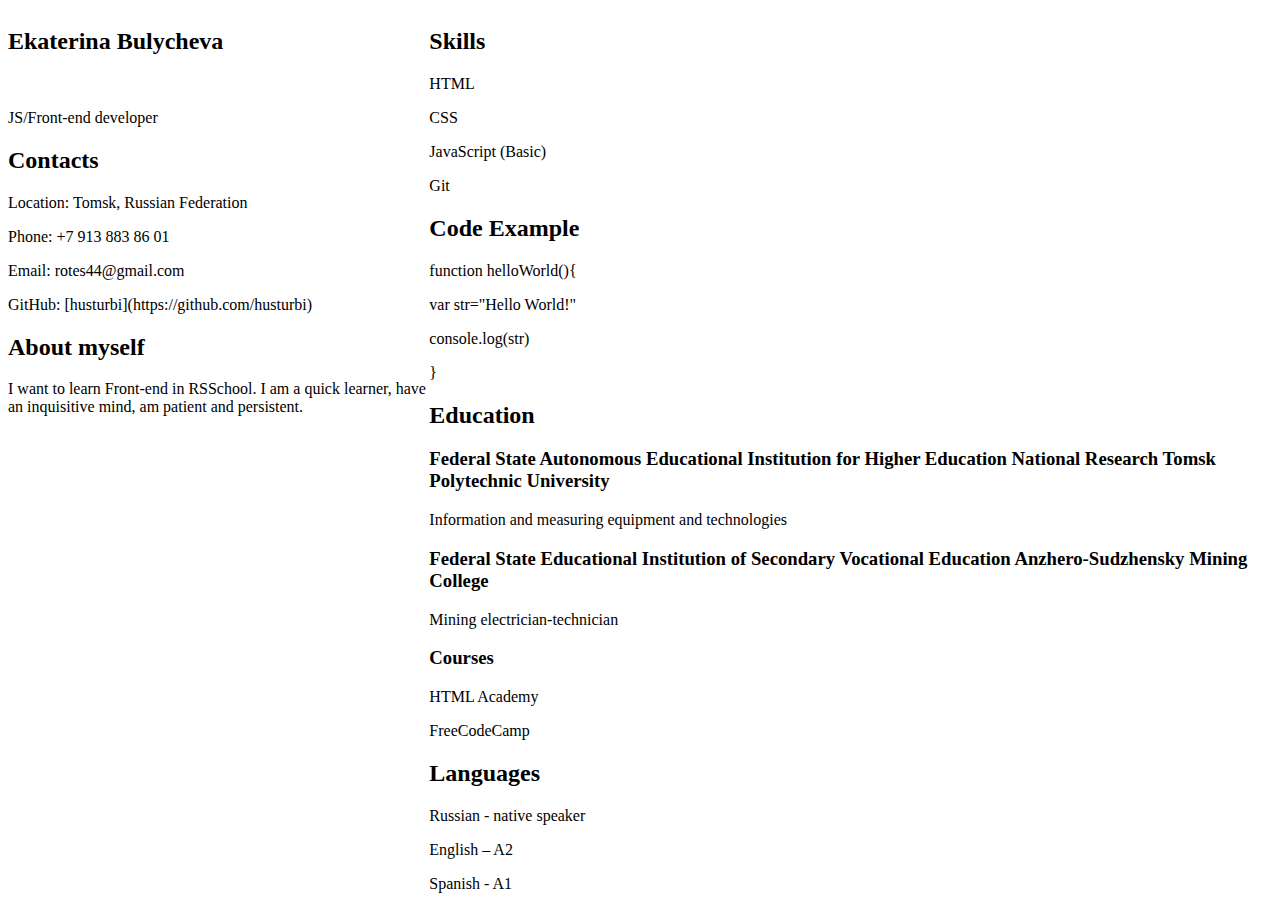
==== index.html @ 7a39fc68 "feat: create cv html" ====
<!DOCTYPE html>
<html lang="en">
<head>
    <meta charset="UTF-8">
    <meta name="viewport" content="width=device-width, initial-scale=1.0">
    <title>CV</title>
    <link rel="stylesheet" href="style.css">
</head>
<body>
    <main class="grid-container">
        <h1 class="visually-hidden">CV Ekaterina Bulycheva</h1>
        <section>
            <div>
                <h2>Ekaterina Bulycheva</h2>
                <img>
                <p>JS/Front-end developer</p>
            </div>
            <div>
                <h2>Contacts</h2>
                <p>Location: Tomsk, Russian Federation</p>
                <p>Phone: +7 913 883 86 01</p>
                <p>Email: rotes44@gmail.com</p>
                <p>GitHub: [husturbi](https://github.com/husturbi)</p>
            </div>
            <div>
                <h2>About myself</h2>
                <p>I want to learn Front-end in RSSchool. I am a quick learner, have an inquisitive mind, am patient and persistent.</p>
            </div>
        </section>
        <section>
            <div>
                <h2>Skills</h2>
                <p>HTML</p>
                <p>CSS</p>
                <p>JavaScript (Basic)</p>
                <p>Git</p>
            </div>
            <div>
                <h2>Code Example</h2>
                <p>function helloWorld(){</p>
                <p>var str="Hello World!"</p>
                <p>console.log(str)</p>
                <p>}</p>
            </div>
            <div>
                <h2>Education</h2>
                <h3>Federal State Autonomous Educational Institution for Higher Education National Research Tomsk Polytechnic University</h3>
                <p>Information and measuring equipment and technologies</p>
                <h3>Federal State Educational Institution of Secondary Vocational Education Anzhero-Sudzhensky Mining College</h3>
                <p>Mining electrician-technician</p>
                <h3>Courses</h3>
                <p>HTML Academy</p>
                <p>FreeCodeCamp</p>
            </div>
            <div>
                <h2>Languages</h2>
                <p>Russian - native speaker</p>
                <p>English – A2</p>
                <p>Spanish - A1</p>
            </div>
        </section>
    </main>
</body>
</html>
---- style.css ----
.grid-container {
    display: grid;
    grid-template-columns: 1fr 2fr;
}

.visually-hidden {
    position: absolute;
    width: 1px;
    height: 1px;
    margin: -1px;
    border: 0;
    padding: 0;
    white-space: nowrap;
    clip-path: inset(100%);
    clip: rect(0 0 0 0);
    overflow: hidden;
  }
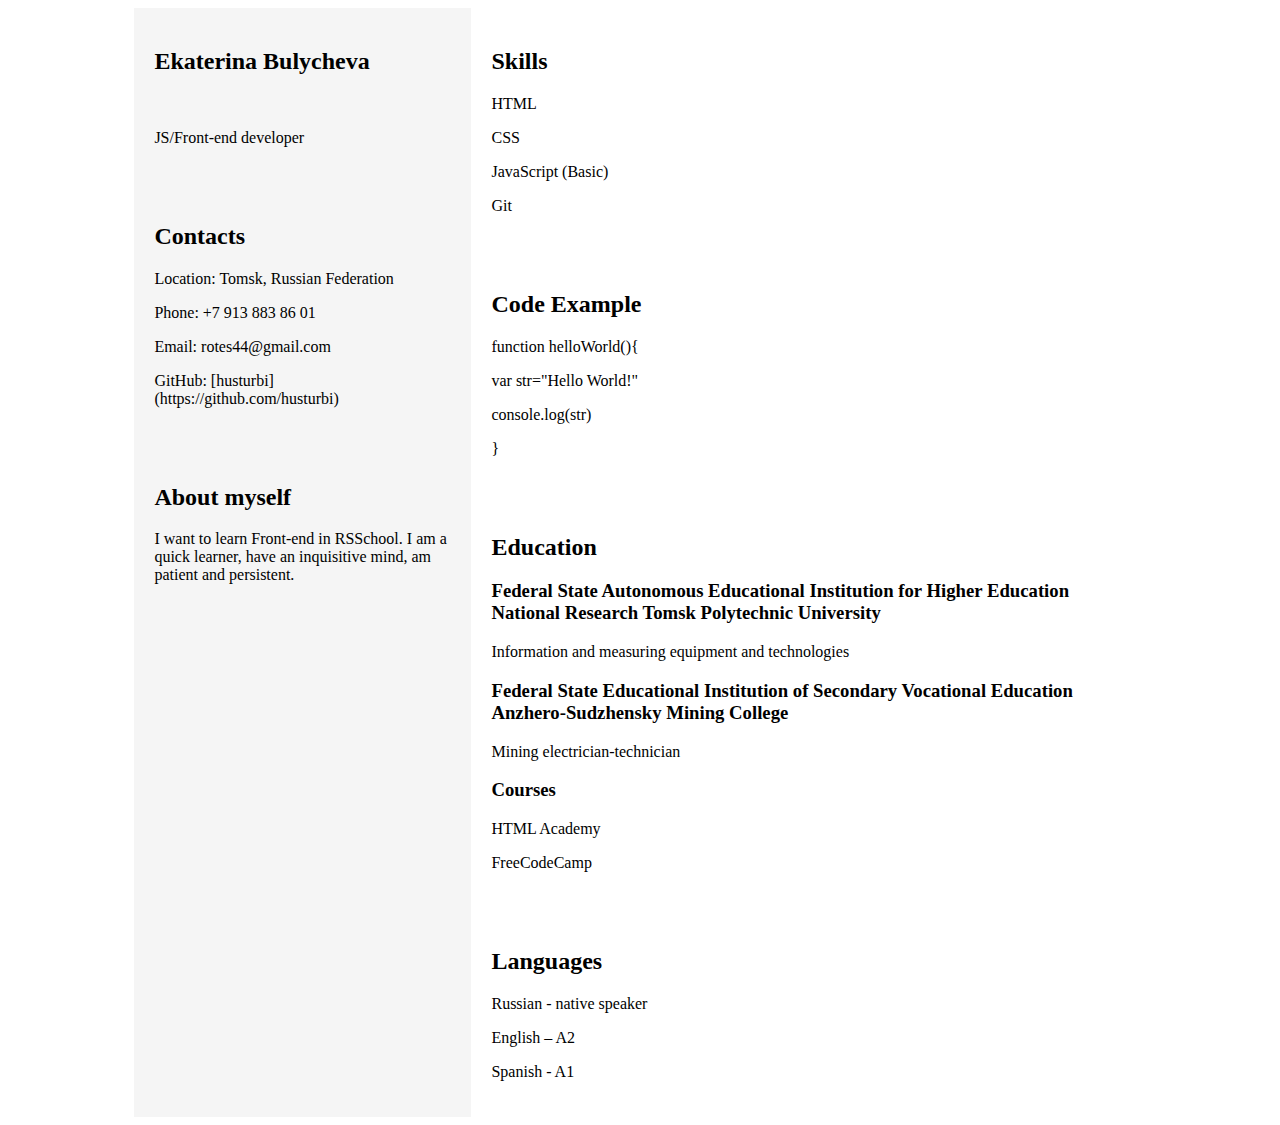
==== commit cfedc830: "feat: add style propetry" ====
--- a/index.html
+++ b/index.html
@@ -7,9 +7,11 @@
     <link rel="stylesheet" href="style.css">
 </head>
 <body>
+    <header>
+        <h1 class="visually-hidden">CV Ekaterina Bulycheva</h1>
+    </header>
     <main class="grid-container">
-        <h1 class="visually-hidden">CV Ekaterina Bulycheva</h1>
-        <section>
+        <section class="grid-element-1">
             <div>
                 <h2>Ekaterina Bulycheva</h2>
                 <img>
@@ -27,7 +29,7 @@
                 <p>I want to learn Front-end in RSSchool. I am a quick learner, have an inquisitive mind, am patient and persistent.</p>
             </div>
         </section>
-        <section>
+        <section class="grid-element-2">
             <div>
                 <h2>Skills</h2>
                 <p>HTML</p>
@@ -60,5 +62,8 @@
             </div>
         </section>
     </main>
+    <footer>
+
+    </footer>
 </body>
 </html>--- a/style.css
+++ b/style.css
@@ -1,3 +1,11 @@
+main {
+    margin: auto 10%;
+}
+
+div {
+    padding: 20px;
+}
+
 .grid-container {
     display: grid;
     grid-template-columns: 1fr 2fr;
@@ -14,4 +22,12 @@
     clip-path: inset(100%);
     clip: rect(0 0 0 0);
     overflow: hidden;
-  }+  }
+
+  .grid-element-1 {
+    background-color: #f5f5f5;
+  }
+
+  /*.grid-element-2 {
+    
+  }*/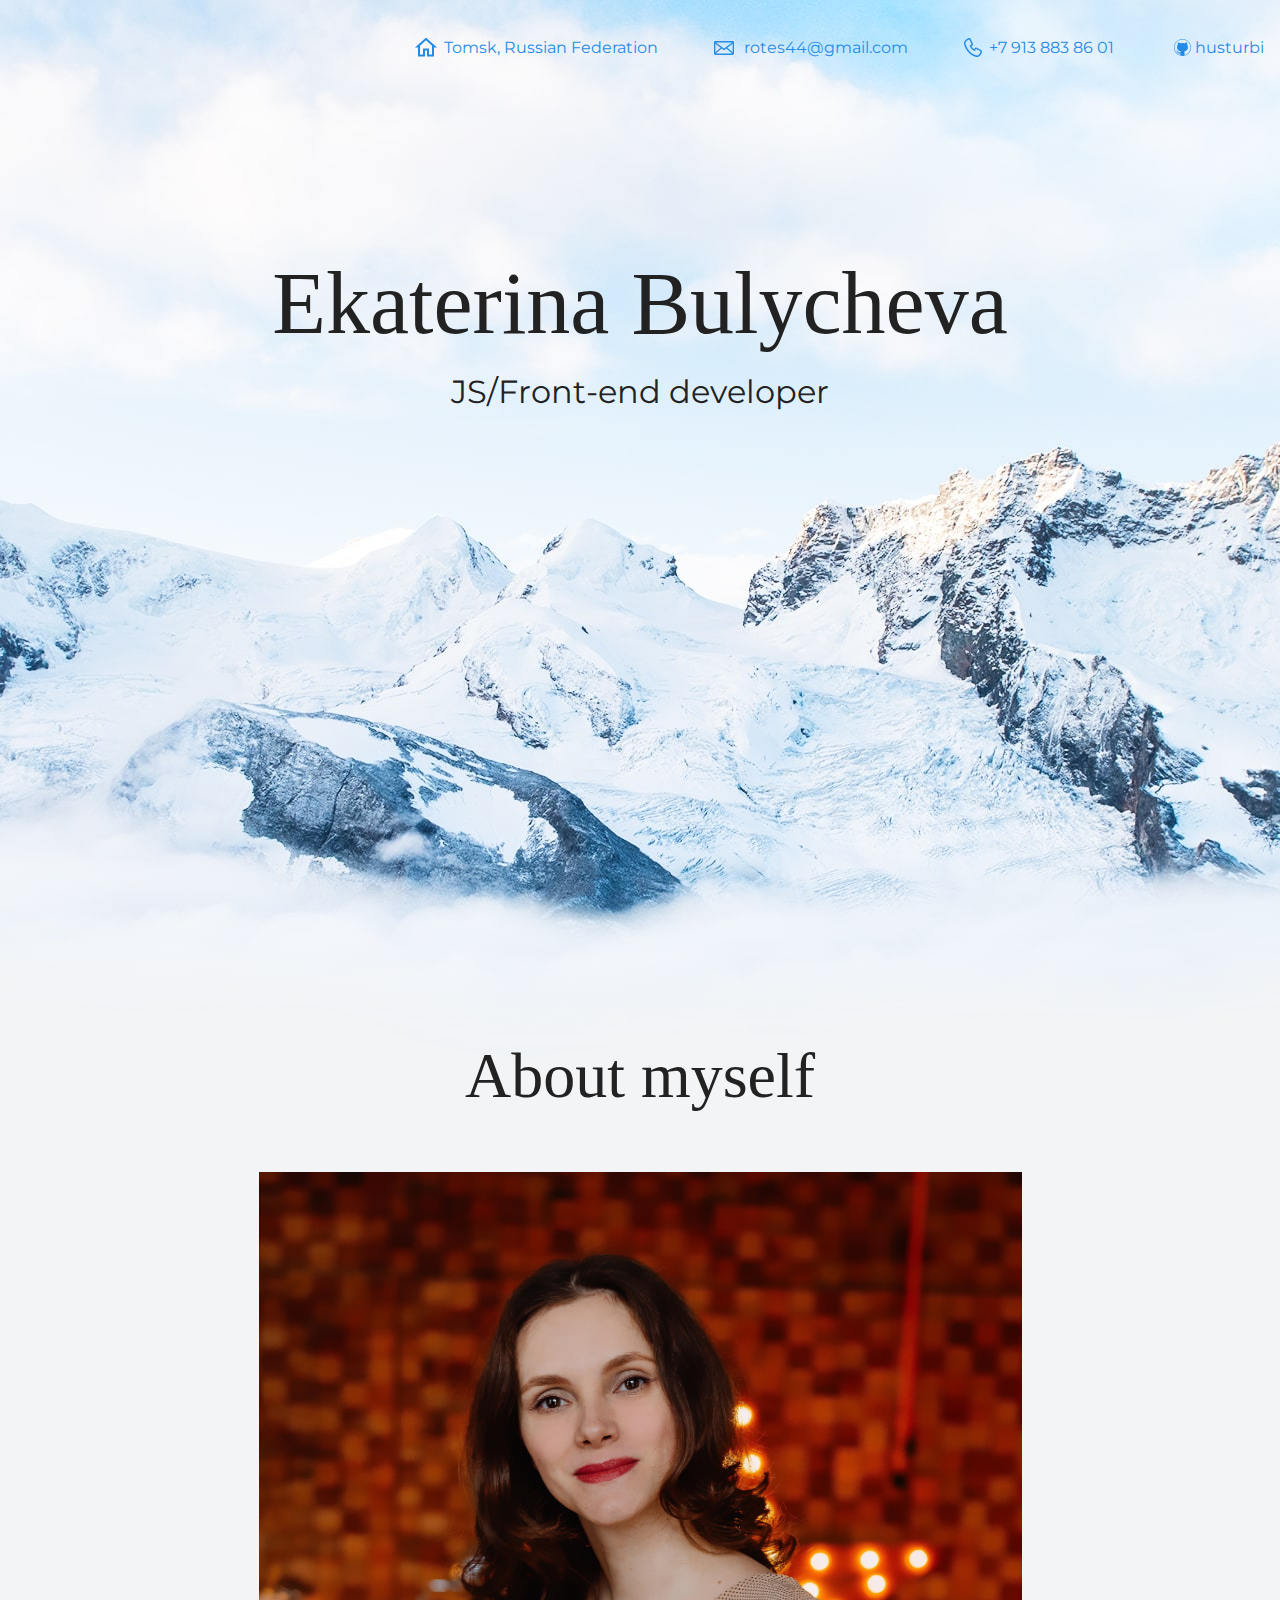
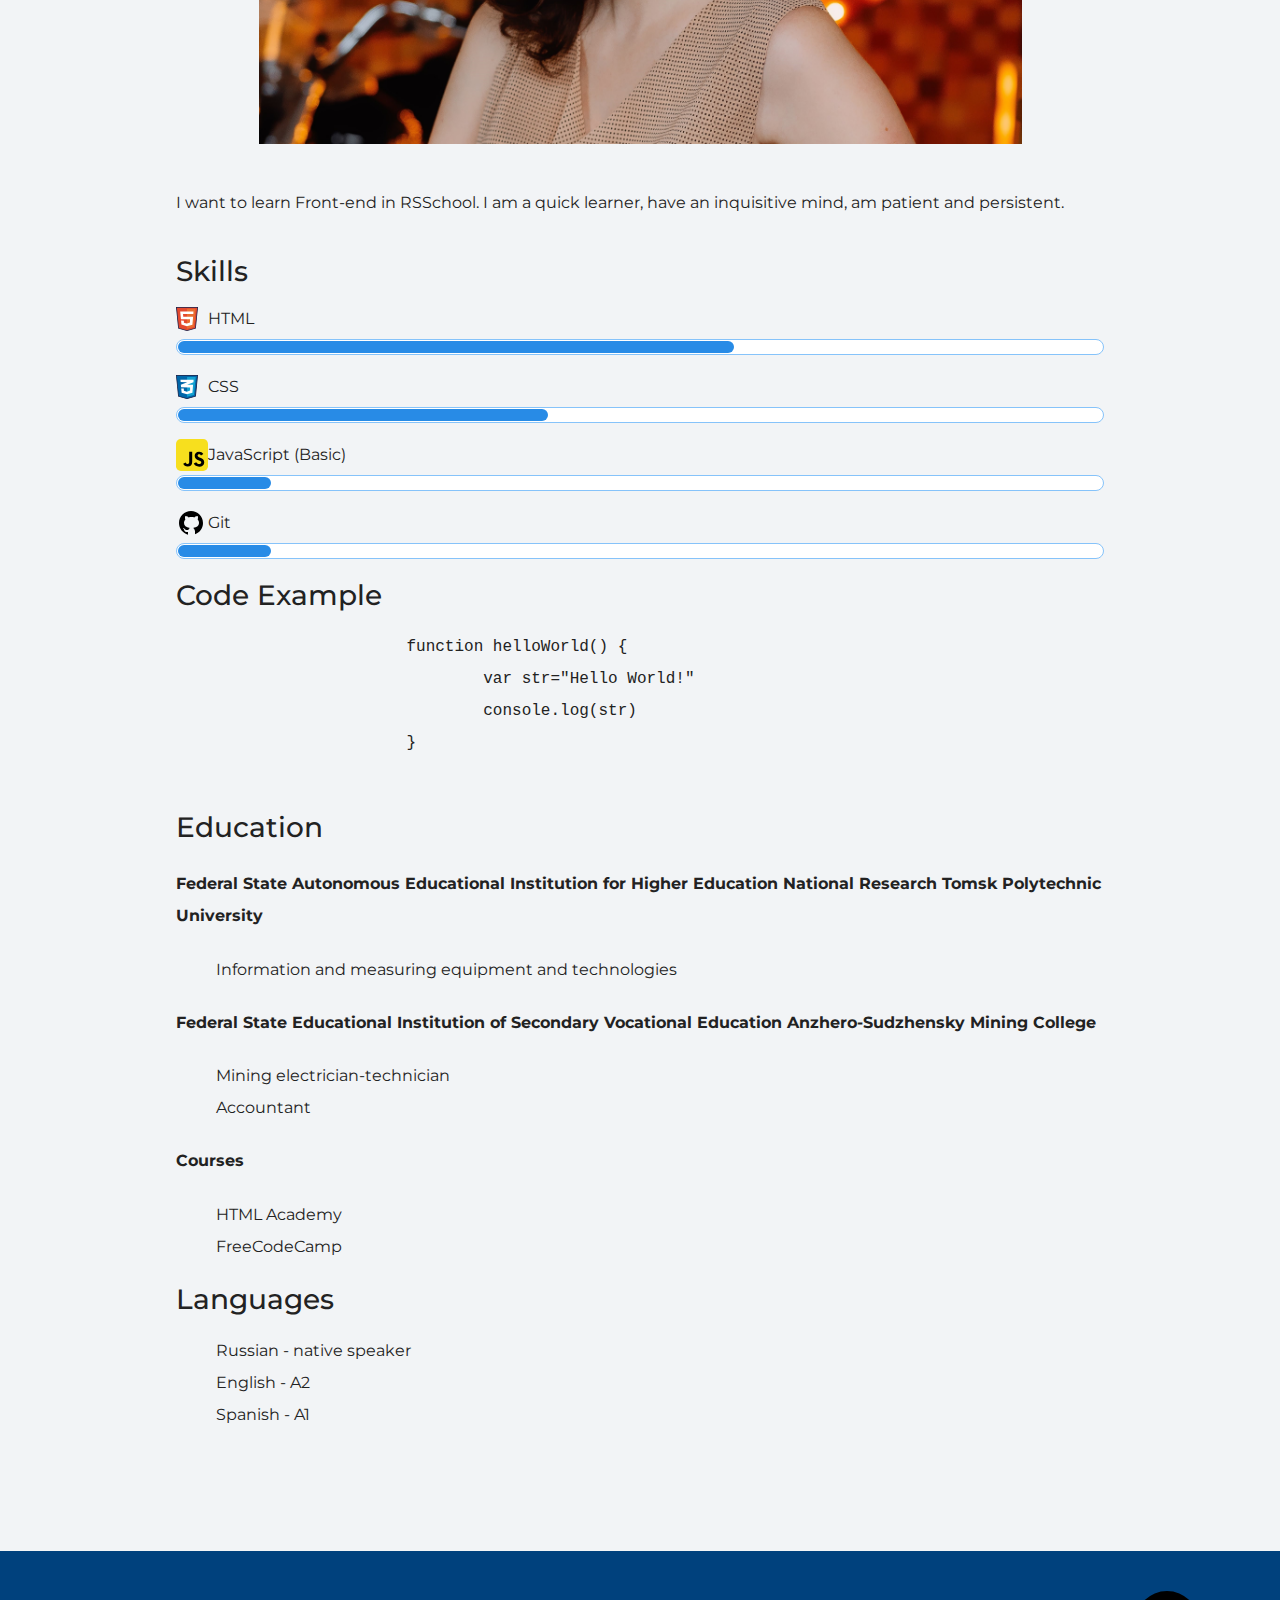
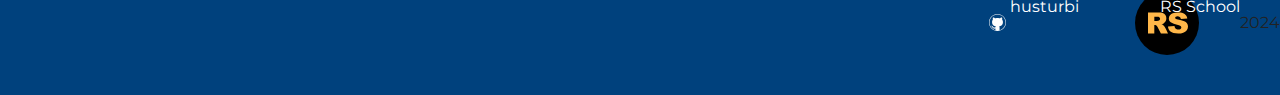
==== commit 15be1a4c: "feat: add contacts" ====
--- a/index.html
+++ b/index.html
@@ -1,69 +1,108 @@
 <!DOCTYPE html>
 <html lang="en">
-<head>
-    <meta charset="UTF-8">
-    <meta name="viewport" content="width=device-width, initial-scale=1.0">
-    <title>CV</title>
-    <link rel="stylesheet" href="style.css">
-</head>
-<body>
-    <header>
-        <h1 class="visually-hidden">CV Ekaterina Bulycheva</h1>
-    </header>
-    <main class="grid-container">
-        <section class="grid-element-1">
-            <div>
-                <h2>Ekaterina Bulycheva</h2>
-                <img>
+    <head>
+        <meta charset="UTF-8">
+        <meta name="viewport" content="width=device-width, initial-scale=1.0">
+        <link rel="stylesheet" href="style.css">
+        <link href="https://fonts.googleapis.com/css?family=Montserrat:400,500,700" rel="stylesheet">
+        <title>CV JS/Front-end разработчик</title>
+    </head>
+
+    <body>
+        <nav class="">
+
+        </nav>
+        <header class="page-header">
+            <div class="container">
+                <ul class="contacts-list">
+                    <li>
+                        <a class="header-adress" href="https://maps.app.goo.gl/R145zPzEw4w1Ng9N8">Tomsk, Russian Federation</a>
+                    </li>
+                    <li>
+                        <a class="header-email" href="mailto:rotes44@gmail.com">rotes44@gmail.com</a>
+                    </li>
+                    <li>
+                        <a class="header-phone" href="tel:+79138838601">+7 913 883 86 01</a>
+                    </li>
+                    <li>
+                        <a class="header-git" href="https://github.com/husturbi">husturbi</a>
+                    </li>
+                </ul>
+            </div>
+        </header>
+
+        <section class="hero-image">
+            <div class="container">
+                <h1 class="heading">Ekaterina Bulycheva</h1>
                 <p>JS/Front-end developer</p>
             </div>
-            <div>
-                <h2>Contacts</h2>
-                <p>Location: Tomsk, Russian Federation</p>
-                <p>Phone: +7 913 883 86 01</p>
-                <p>Email: rotes44@gmail.com</p>
-                <p>GitHub: [husturbi](https://github.com/husturbi)</p>
+        </section>
+
+        <section class="intro">
+            <div class="container">
+                <h2 class="subheading">About myself</h2>
+                <figure class="user-image">
+                    <img src="img/Katharina.jpg" width="763" height="572" alt="Ekaterina Bulycheva">
+                </figure>
+                <p>I want to learn Front-end in RSSchool. I am a quick learner, have an inquisitive mind, am patient and persistent.</p>
+                <div class="skills-list">
+                    <div class="skills">
+                        <h3>Skills</h3>
+                        <dl class="skills-list">
+                            <dt class="skill-html">HTML</dt>
+                            <dd class="level"><div style="width: 60%;">60%</div></dd>
+                            <dt class="skill-css">CSS</dt>
+                            <dd class="level"><div style="width: 40%;">40%</div></dd>
+                            <dt class="skill-js">JavaScript (Basic)</dt>
+                            <dd class="level"><div style="width: 10%;">10%</div></dd>
+                            <dt class="skill-git">Git</dt>
+                            <dd class="level"><div style="width: 10%;">10%</div></dd>
+                        </dl>
+                    </div>
+                </div>
+                <div>
+                    <h3>Code Example</h3>
+                    <pre>
+                        <code>function helloWorld() {
+                                var str="Hello World!"
+                                console.log(str)
+                        }</code>
+                    </pre>
+                </div>
+                <div>
+                    <h3>Education</h3>
+                    <h4>Federal State Autonomous Educational Institution for Higher Education National Research Tomsk Polytechnic University</h4>
+                    <ul>
+                        <li>Information and measuring equipment and technologies</li>
+                    </ul>
+                    <h4>Federal State Educational Institution of Secondary Vocational Education Anzhero-Sudzhensky Mining College</h4>
+                    <ul>
+                        <li>Mining electrician-technician</li>
+                        <li>Accountant</li>
+                    </ul>
+                    <h4>Courses</h4>
+                    <ul>
+                        <li>HTML Academy</li>
+                        <li>FreeCodeCamp</li>
+                    </ul>
+                </div>
+                <div>
+                    <h3>Languages</h3>
+                    <ul>
+                        <li>Russian - native speaker</li>
+                        <li>English - A2</li>
+                        <li>Spanish - A1</li>
+                    </ul>
+                </div>
+            </div>   
+        </section>
+
+        <footer class="page-footer">
+            <div class="container">
+                <a class="footer-git" href="https://github.com/husturbi">husturbi</a>
+                <a class="footer-rsschool" href="https://rs.school/courses/javascript">RS School</a>
+                <p>2024</p>
             </div>
-            <div>
-                <h2>About myself</h2>
-                <p>I want to learn Front-end in RSSchool. I am a quick learner, have an inquisitive mind, am patient and persistent.</p>
-            </div>
-        </section>
-        <section class="grid-element-2">
-            <div>
-                <h2>Skills</h2>
-                <p>HTML</p>
-                <p>CSS</p>
-                <p>JavaScript (Basic)</p>
-                <p>Git</p>
-            </div>
-            <div>
-                <h2>Code Example</h2>
-                <p>function helloWorld(){</p>
-                <p>var str="Hello World!"</p>
-                <p>console.log(str)</p>
-                <p>}</p>
-            </div>
-            <div>
-                <h2>Education</h2>
-                <h3>Federal State Autonomous Educational Institution for Higher Education National Research Tomsk Polytechnic University</h3>
-                <p>Information and measuring equipment and technologies</p>
-                <h3>Federal State Educational Institution of Secondary Vocational Education Anzhero-Sudzhensky Mining College</h3>
-                <p>Mining electrician-technician</p>
-                <h3>Courses</h3>
-                <p>HTML Academy</p>
-                <p>FreeCodeCamp</p>
-            </div>
-            <div>
-                <h2>Languages</h2>
-                <p>Russian - native speaker</p>
-                <p>English – A2</p>
-                <p>Spanish - A1</p>
-            </div>
-        </section>
-    </main>
-    <footer>
-
-    </footer>
-</body>
+        </footer>
+    </body>
 </html>--- a/style.css
+++ b/style.css
@@ -1,33 +1,192 @@
-main {
-    margin: auto 10%;
+body {
+    margin: 0;
+    min-width: 960px;
+    font-family: "Montserrat", "Helvetica", "Arial", sans-serif;
+    font-size: 16px;
+    line-height: 32px;
+    color: #222222;
+    background-color: #f2f4f6;
+    background-image: url("img/hero-bg.jpg");
+    background-repeat: no-repeat;
+    background-position: top center;
 }
 
-div {
-    padding: 20px;
+ul {
+    list-style-type: none;
+}
+  
+.container {
+    max-width: 928px;
+    margin: 0 auto;
+    padding: 0 16px;
+}
+  
+.page-header {
+    margin: 0 0 160px;
+    padding: 32px 0 32px;
+}
+  
+.page-header .container,
+.page-footer .container,
+.contacts-list li {
+    max-width: 1408px;
+    text-align: right;
 }
 
-.grid-container {
-    display: grid;
-    grid-template-columns: 1fr 2fr;
+.contacts-list,
+footer .container {
+    display: flex;
+    justify-content: end;
+    gap: 35px 0;
+
+    margin: 0;
+    padding: 0;
+}
+    
+li a,
+.page-footer a {
+    margin-left: 56px;
+    color: #288be6;
+    text-decoration: none;
+    background-repeat: no-repeat;
+    background-position: left;
+}
+    
+.header-adress {
+    padding-left: 30px;
+    background-image: url("img/icon-adress-header.svg");
 }
 
-.visually-hidden {
-    position: absolute;
-    width: 1px;
-    height: 1px;
-    margin: -1px;
-    border: 0;
+.header-email {
+    padding-left: 30px;
+    background-image: url("img/icon-email-header.svg");
+}
+  
+.header-phone {
+    padding-left: 25px;
+    background-image: url("img/icon-phone-header.svg");
+}
+
+.header-git {
+    padding-left: 25px;
+    background-image: url("img/icon-git-header.svg");
+}
+  
+.hero-image {
+    margin-bottom: 620px;
+}
+  
+.hero-image .container {
+    max-width: 1408px;
+    text-align: center;
+}
+  
+.heading {
+    margin: 0 0 16px;
+    font-family: "Old Standard TT", "Times", "Times New Roman", serif;
+    font-size: 88px;
+    line-height: 96px;
+    font-weight: 400;
+}
+  
+.hero-image p {
+    margin: 0;
+    font-size: 32px;
+    line-height: 48px;
+}
+  
+.intro {
+    margin: 0 0 120px;
+}
+  
+.subheading {
+    margin: 0 0 56px;
+    font-family: "Old Standard TT", "Times", "Times New Roman", serif;
+    font-size: 64px;
+    line-height: 80px;
+    font-weight: 400;
+    text-align: center;
+}
+  
+.user-image {
+    margin: 0 0 32px;
+    text-align: center;
+}
+  
+.intro h3 {
+    margin: 0 0 12px;
+    font-size: 28px;
+    line-height: 40px;
+    font-weight: 500;
+}
+  
+.intro p {
+    margin: 0 0 32px;
+}
+  
+.skills-list {
+    margin: 0;
     padding: 0;
-    white-space: nowrap;
-    clip-path: inset(100%);
-    clip: rect(0 0 0 0);
-    overflow: hidden;
-  }
+}
+  
+.skills-list dt {
+    padding-left: 32px;
+    background-repeat: no-repeat;
+    background-position: left;
+}
+  
+.skill-html {
+    background-image: url("img/icon-html.svg");
+}
+  
+.skill-css {
+    background-image: url("img/icon-css.svg");
+}
 
-  .grid-element-1 {
-    background-color: #f5f5f5;
-  }
+.skill-js {
+    background-image: url("img/icon-js.svg");
+}
 
-  /*.grid-element-2 {
+.skill-git {
+    background-image: url("img/icon-github.svg");
+}
+  
+.level {
+    margin: 4px 0 16px;
+    padding: 0;
+    height: 14px;
+    font-size: 0;
+    background-color: #ffffff;
+    border: 1px solid #86c3fa;
+    border-radius: 8px;
+}
+  
+.level div {
+    margin: 1px;
+    height: 12px;
+    background-color: #288be6;
+    border-radius: 6px;
+}
     
-  }*/+.page-footer {
+    padding: 40px 0;
+    background-color: #00417d;
+}
+  
+.page-footer a {
+    margin-left: 56px;
+    color: #ffffff;
+    text-decoration: none;
+    background-repeat: no-repeat;
+    background-position: left;
+}
+
+.footer-git {
+    padding-left: 25px;
+    background-image: url("img/icon-git-footer.svg");
+}
+
+.footer-rsschool {
+    padding-left: 25px;
+    background-image: url("img/logo-rs.svg");
+}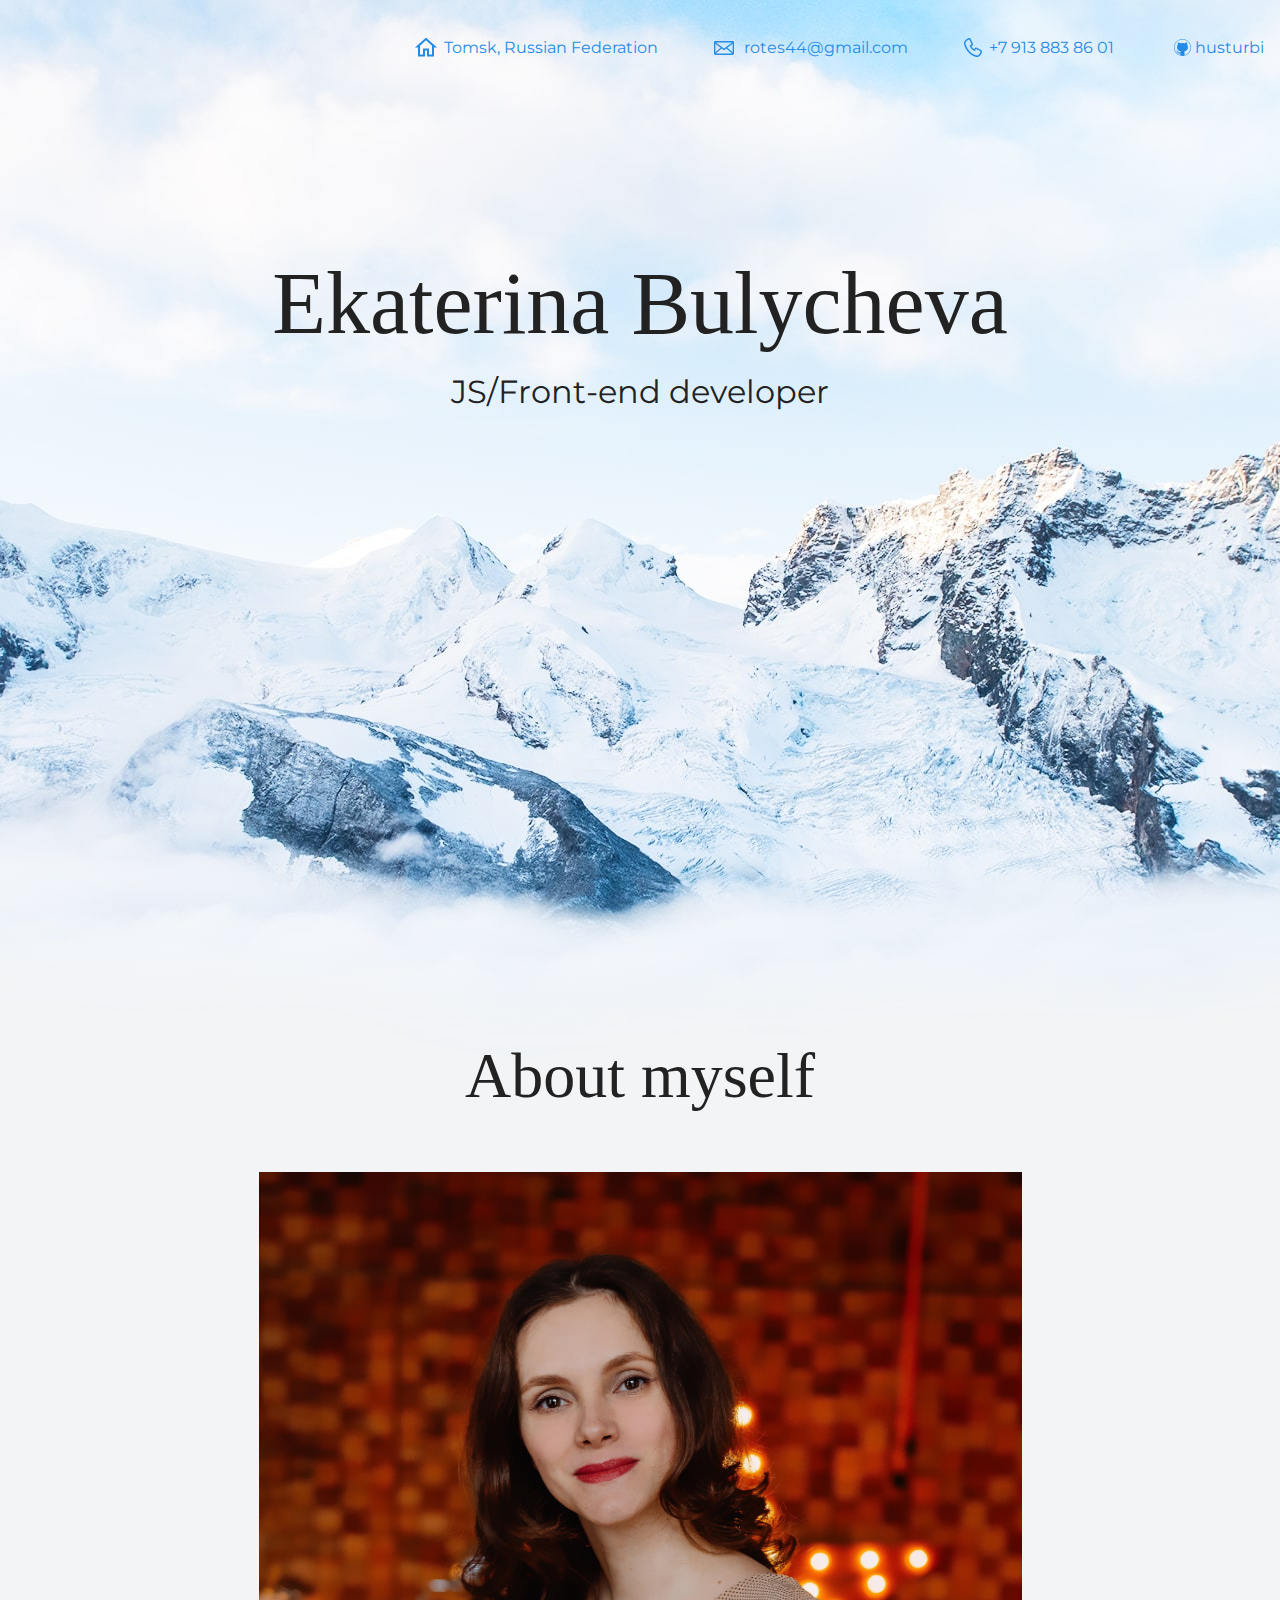
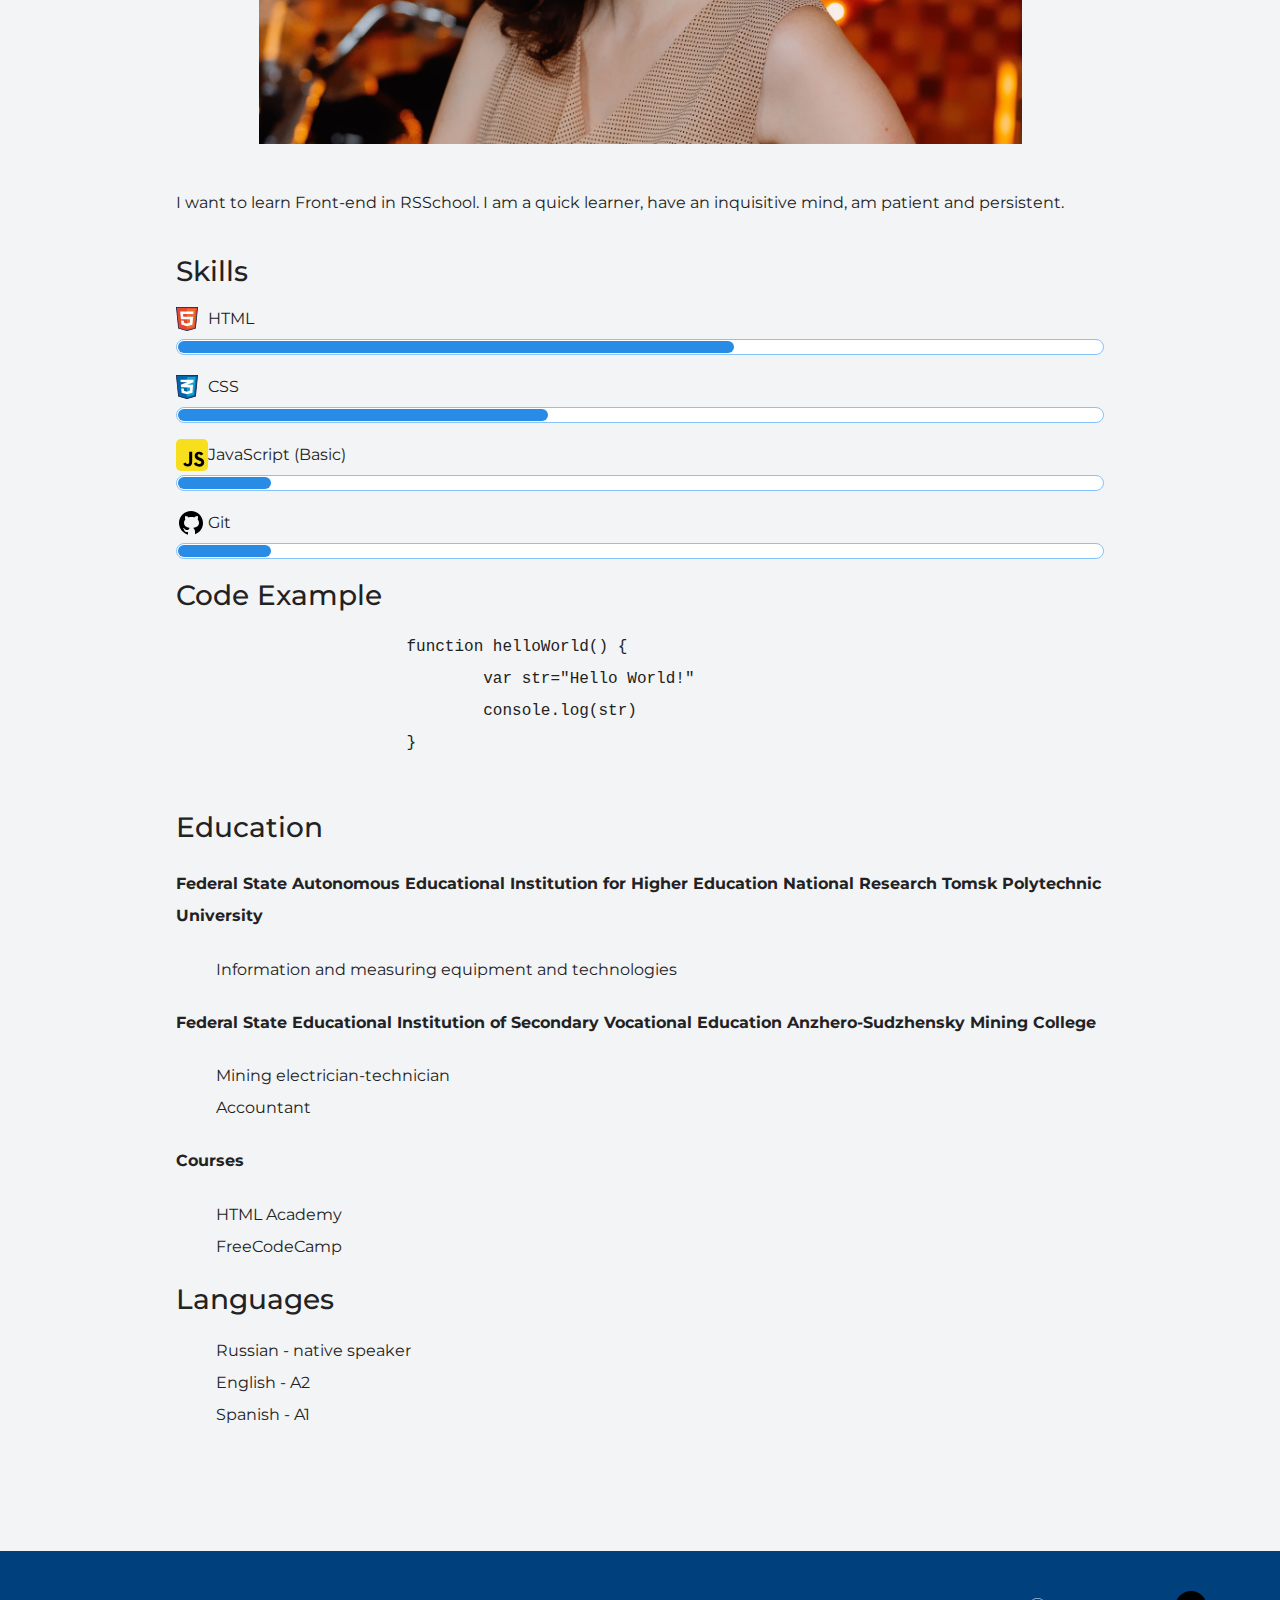
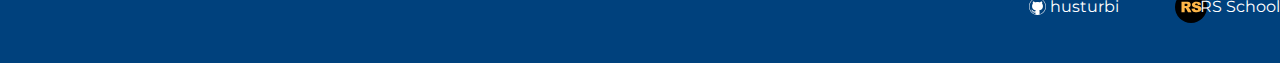
==== commit 8cfb0483: "fix: fixed the style footer" ====
--- a/index.html
+++ b/index.html
@@ -101,7 +101,6 @@
             <div class="container">
                 <a class="footer-git" href="https://github.com/husturbi">husturbi</a>
                 <a class="footer-rsschool" href="https://rs.school/courses/javascript">RS School</a>
-                <p>2024</p>
             </div>
         </footer>
     </body>
--- a/style.css
+++ b/style.css
@@ -33,8 +33,16 @@
     text-align: right;
 }
 
-.contacts-list,
-footer .container {
+.contacts-list {
+    display: flex;
+    justify-content: end;
+    gap: 35px 0;
+
+    margin: 0;
+    padding: 0;
+}
+
+.page-footer .container {
     display: flex;
     justify-content: end;
     gap: 35px 0;
@@ -43,8 +51,7 @@
     padding: 0;
 }
     
-li a,
-.page-footer a {
+li a {
     margin-left: 56px;
     color: #288be6;
     text-decoration: none;
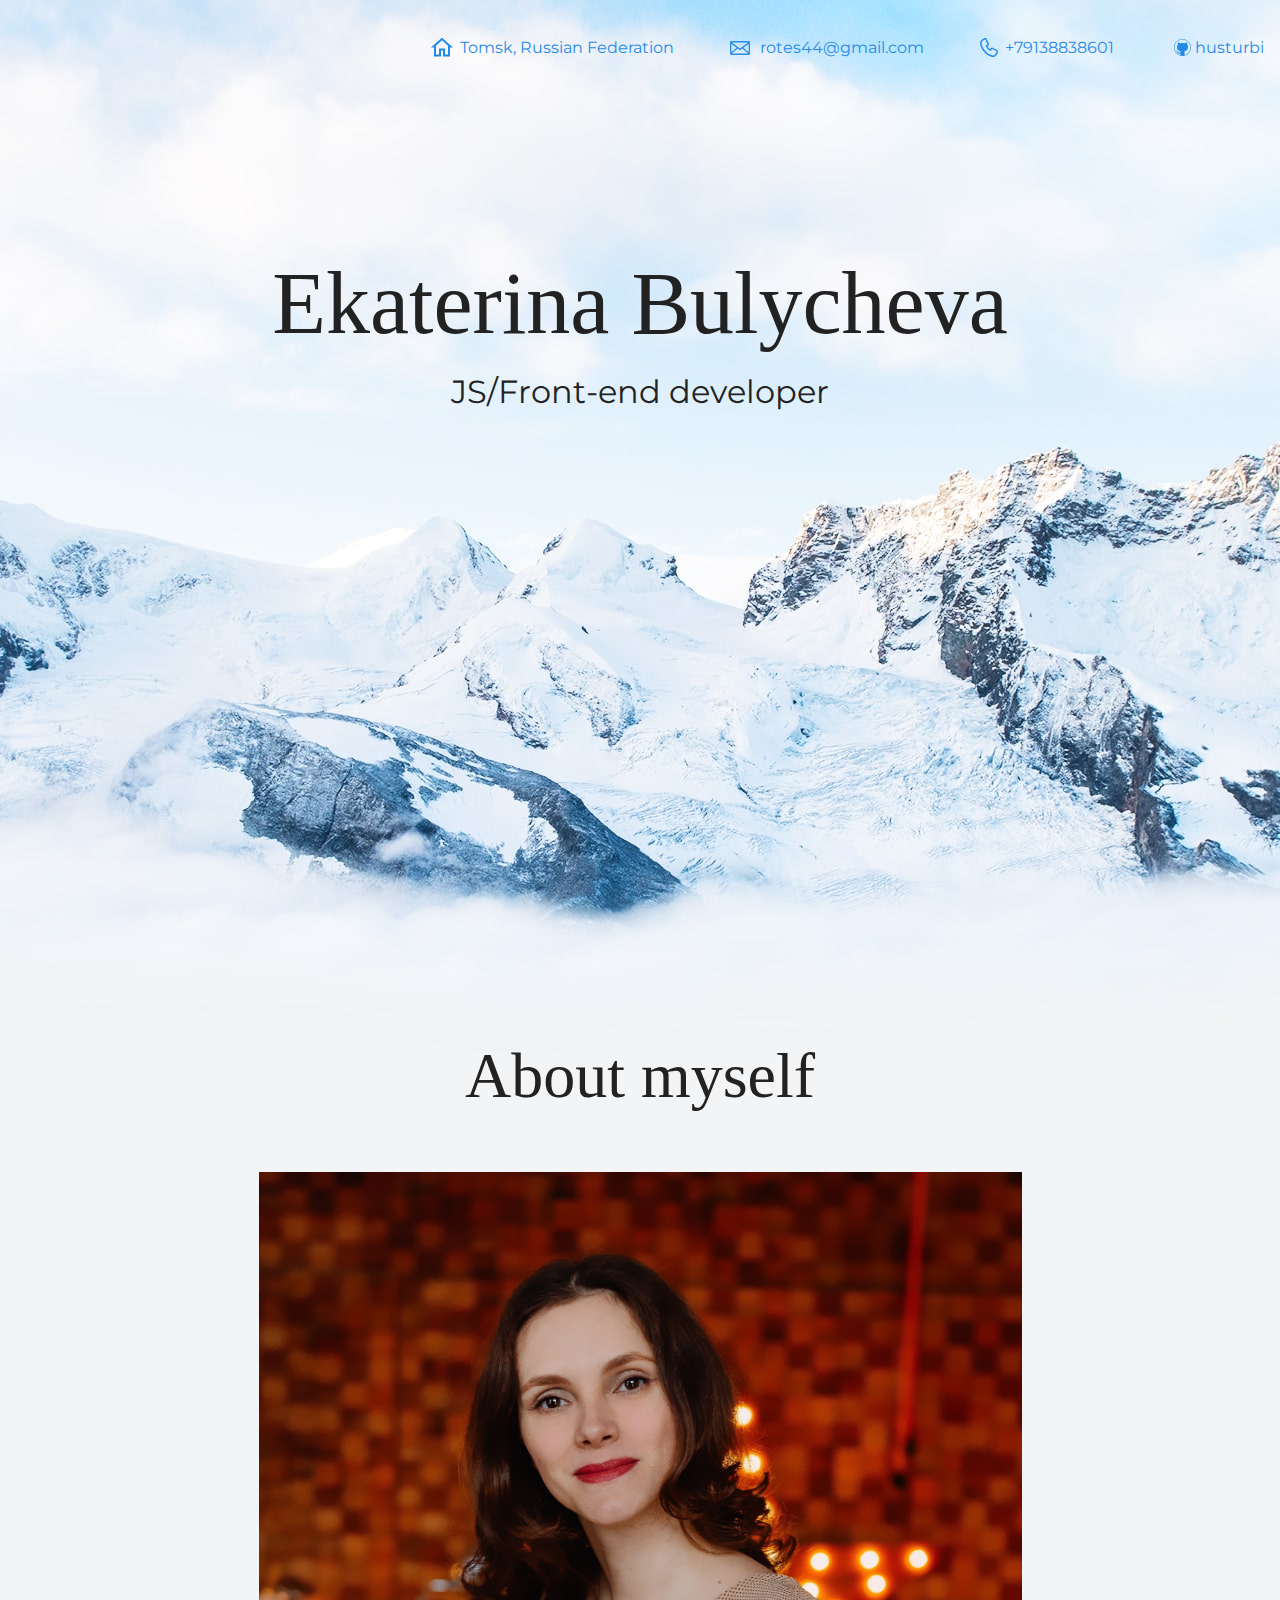
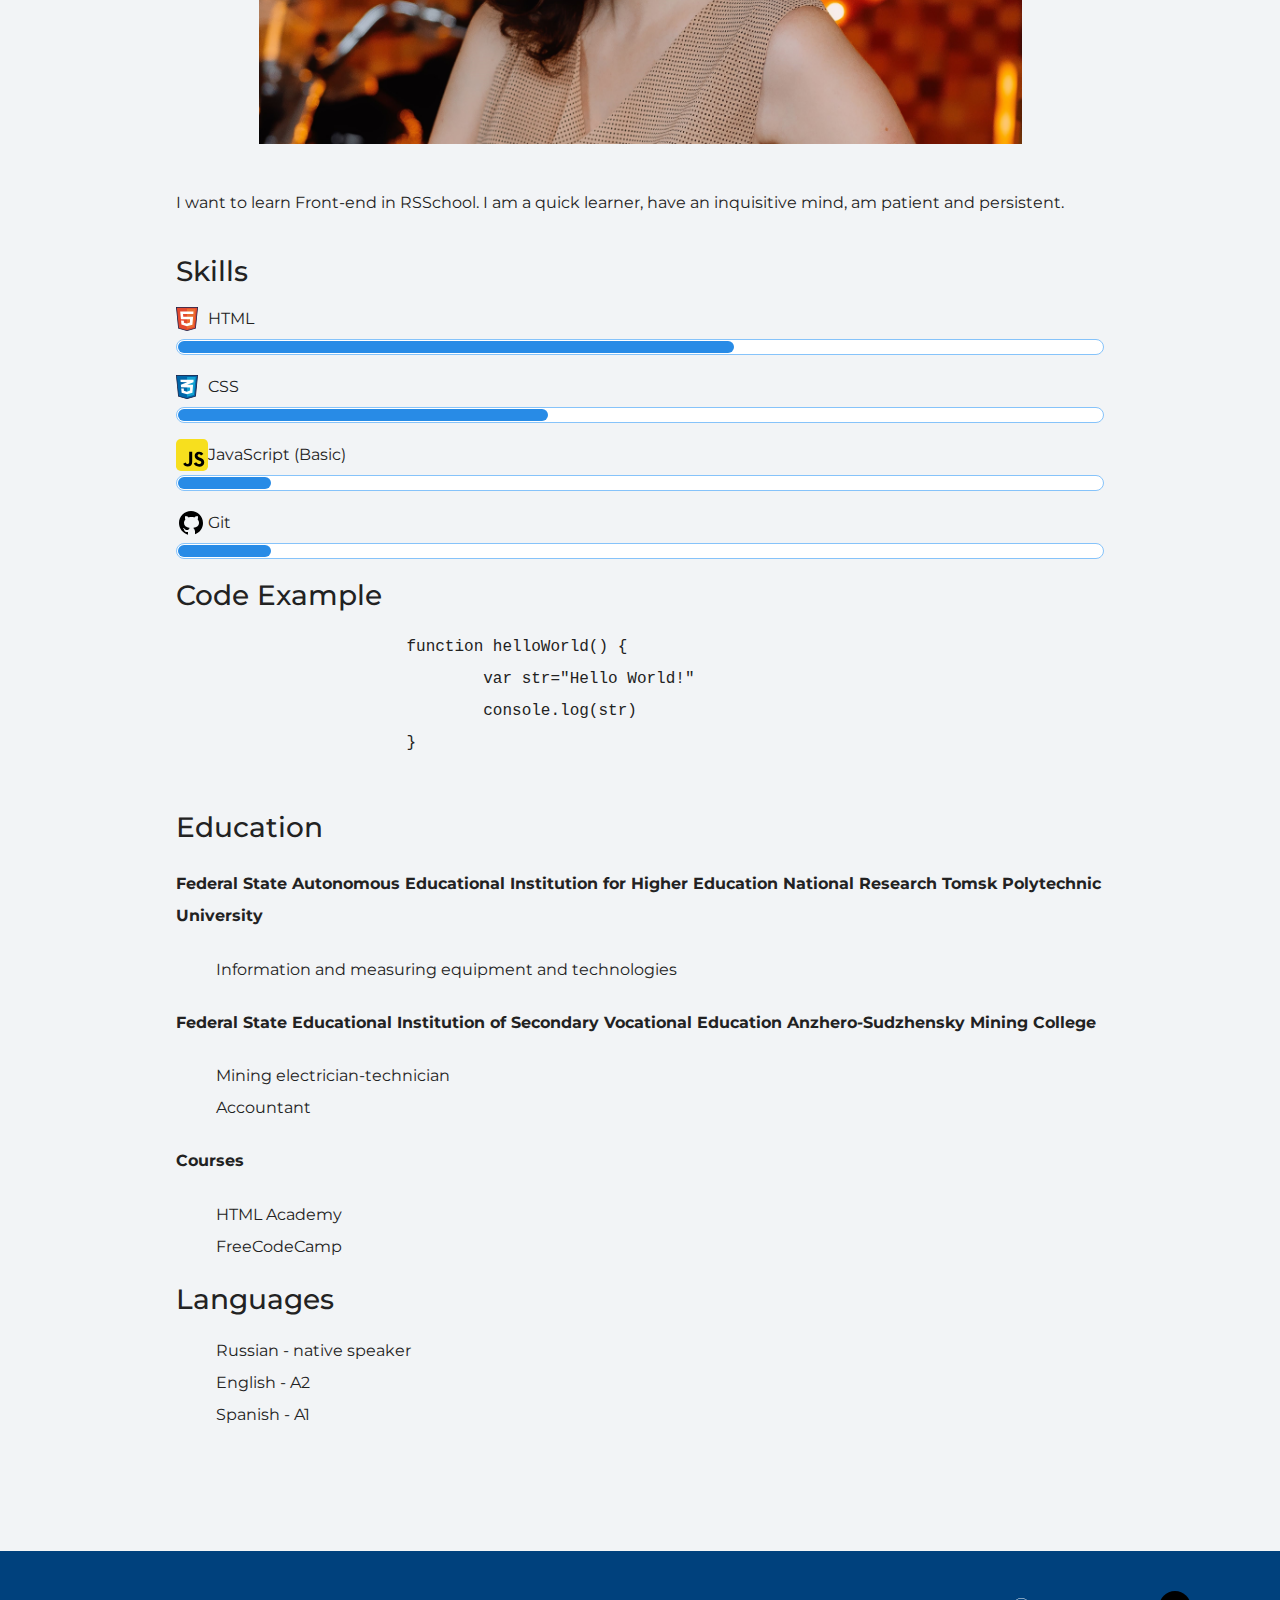
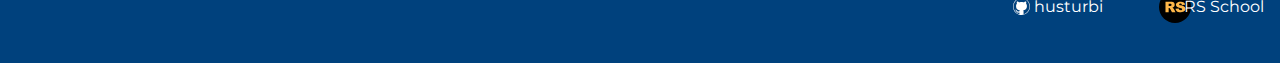
==== commit 53da8429: "fix: number corrected" ====
--- a/index.html
+++ b/index.html
@@ -22,7 +22,7 @@
                         <a class="header-email" href="mailto:rotes44@gmail.com">rotes44@gmail.com</a>
                     </li>
                     <li>
-                        <a class="header-phone" href="tel:+79138838601">+7 913 883 86 01</a>
+                        <a class="header-phone" href="tel:+79138838601">+79138838601</a>
                     </li>
                     <li>
                         <a class="header-git" href="https://github.com/husturbi">husturbi</a>
--- a/style.css
+++ b/style.css
@@ -46,9 +46,6 @@
     display: flex;
     justify-content: end;
     gap: 35px 0;
-
-    margin: 0;
-    padding: 0;
 }
     
 li a {
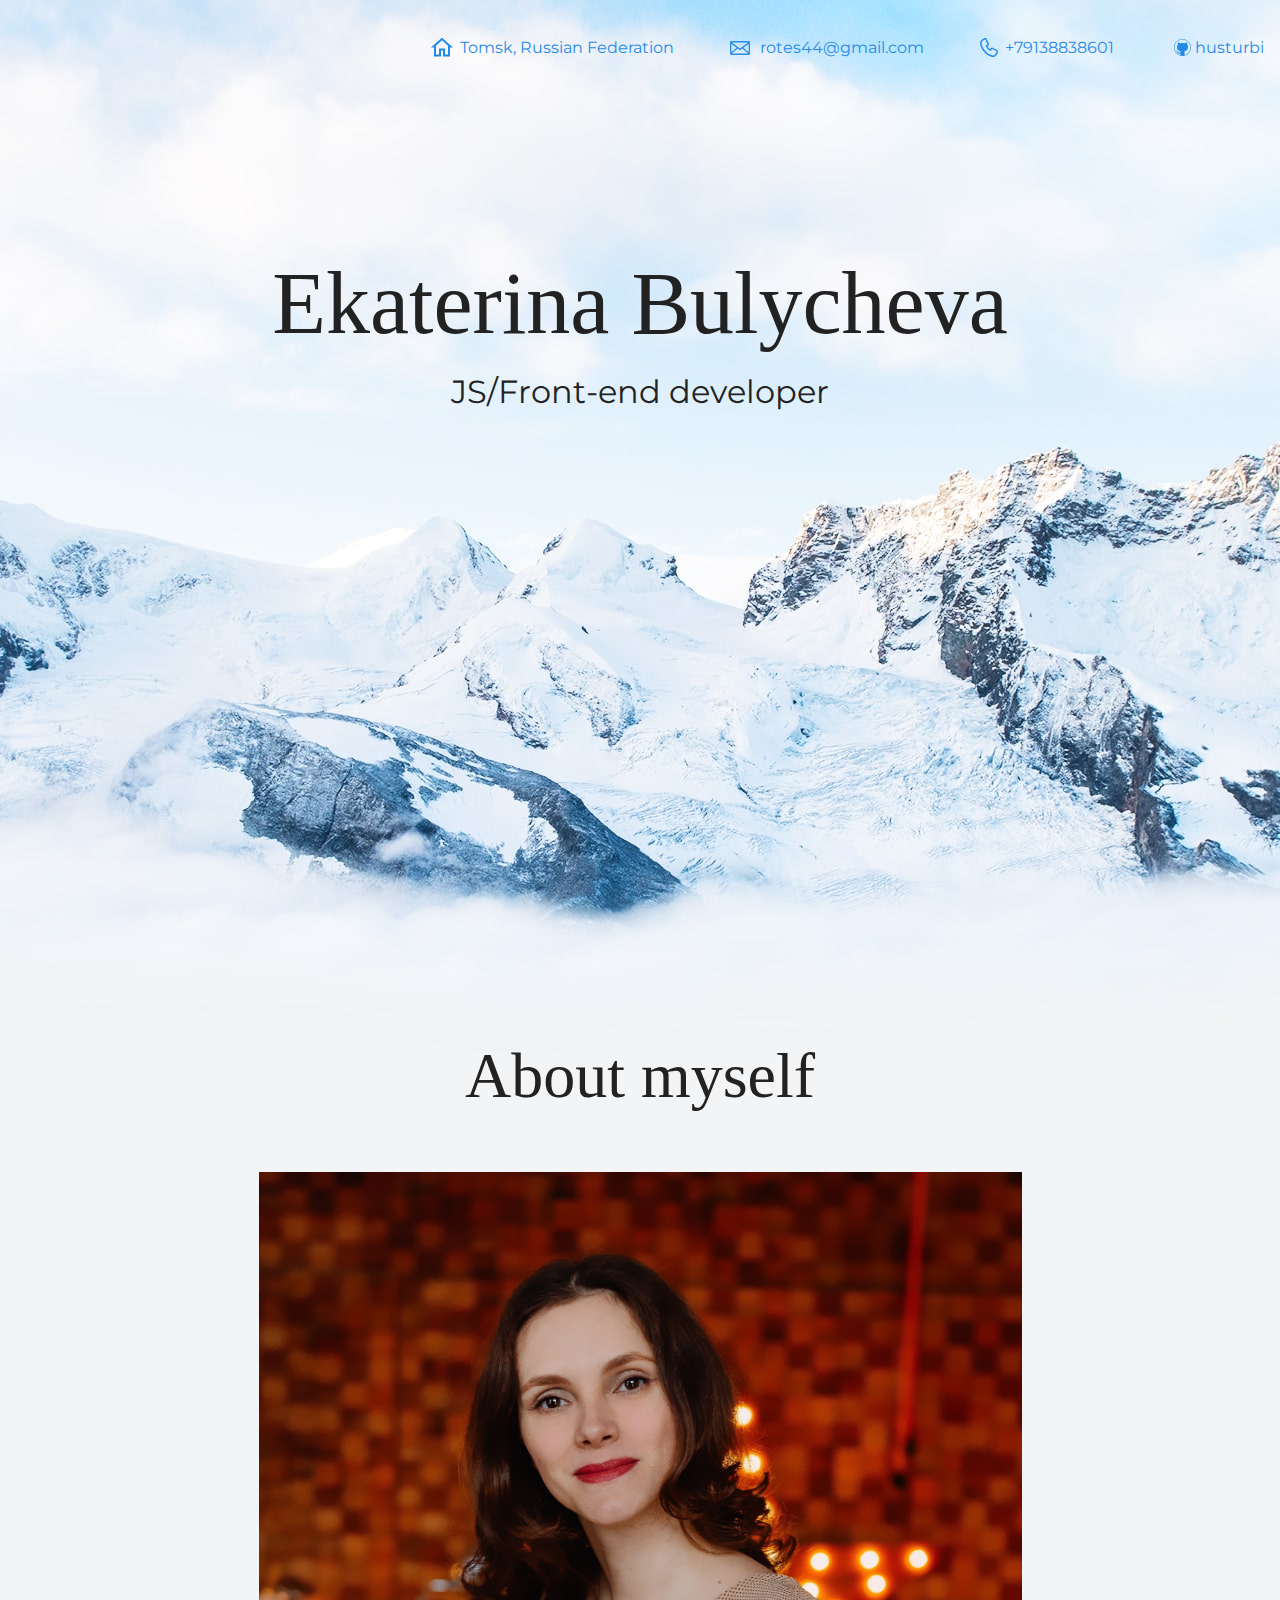
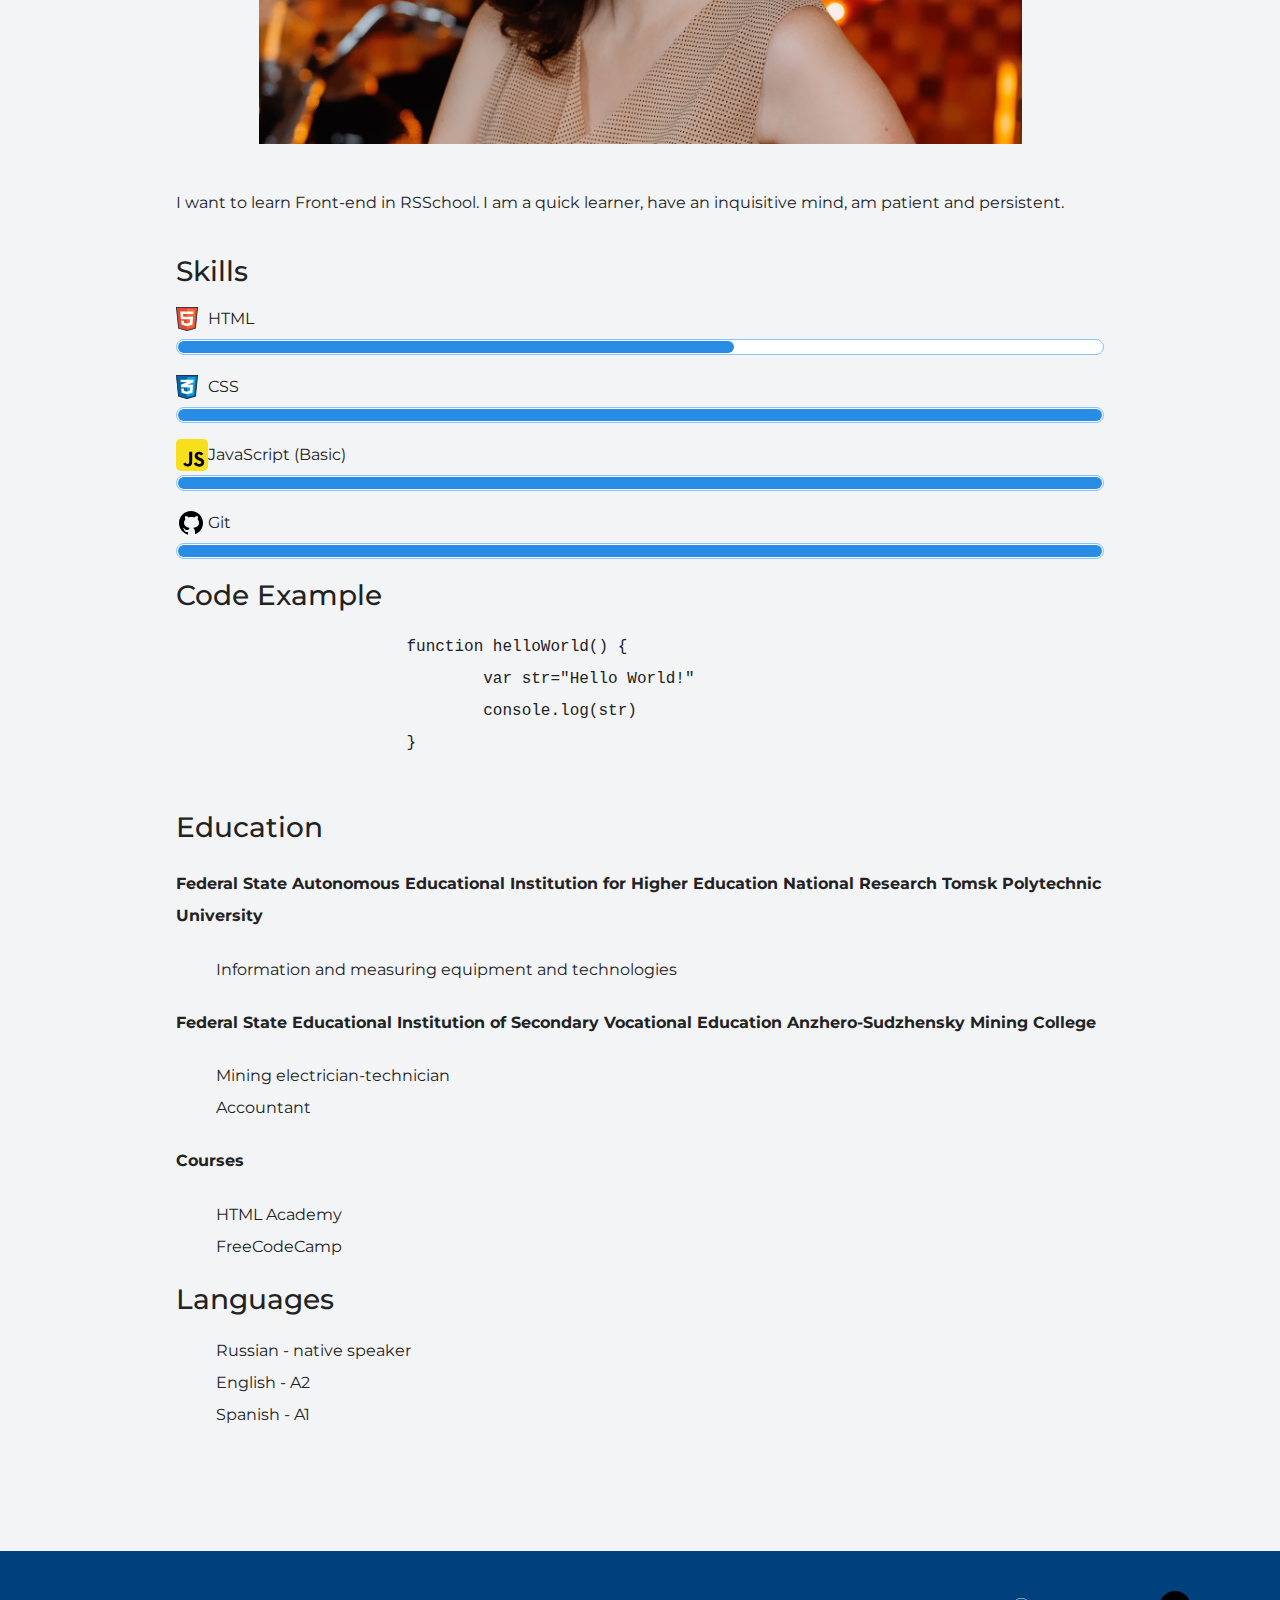
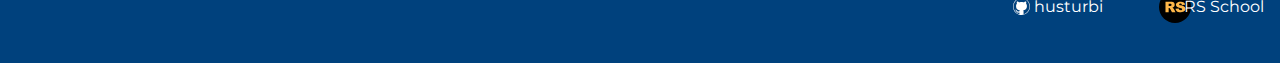
==== commit a63d50af: "fix: change style level" ====
--- a/index.html
+++ b/index.html
@@ -50,13 +50,13 @@
                         <h3>Skills</h3>
                         <dl class="skills-list">
                             <dt class="skill-html">HTML</dt>
-                            <dd class="level"><div style="width: 60%;">60%</div></dd>
+                            <dd class="level"><div class="width-html">60%</div></dd>
                             <dt class="skill-css">CSS</dt>
-                            <dd class="level"><div style="width: 40%;">40%</div></dd>
+                            <dd class="level"><div class="width-css">40%</div></dd>
                             <dt class="skill-js">JavaScript (Basic)</dt>
-                            <dd class="level"><div style="width: 10%;">10%</div></dd>
+                            <dd class="level"><div class="width-js">10%</div></dd>
                             <dt class="skill-git">Git</dt>
-                            <dd class="level"><div style="width: 10%;">10%</div></dd>
+                            <dd class="level"><div class="width-git">10%</div></dd>
                         </dl>
                     </div>
                 </div>
--- a/style.css
+++ b/style.css
@@ -171,6 +171,10 @@
     background-color: #288be6;
     border-radius: 6px;
 }
+
+.width-html {
+    width: 60%;
+}
     
 .page-footer {
     padding: 40px 0;
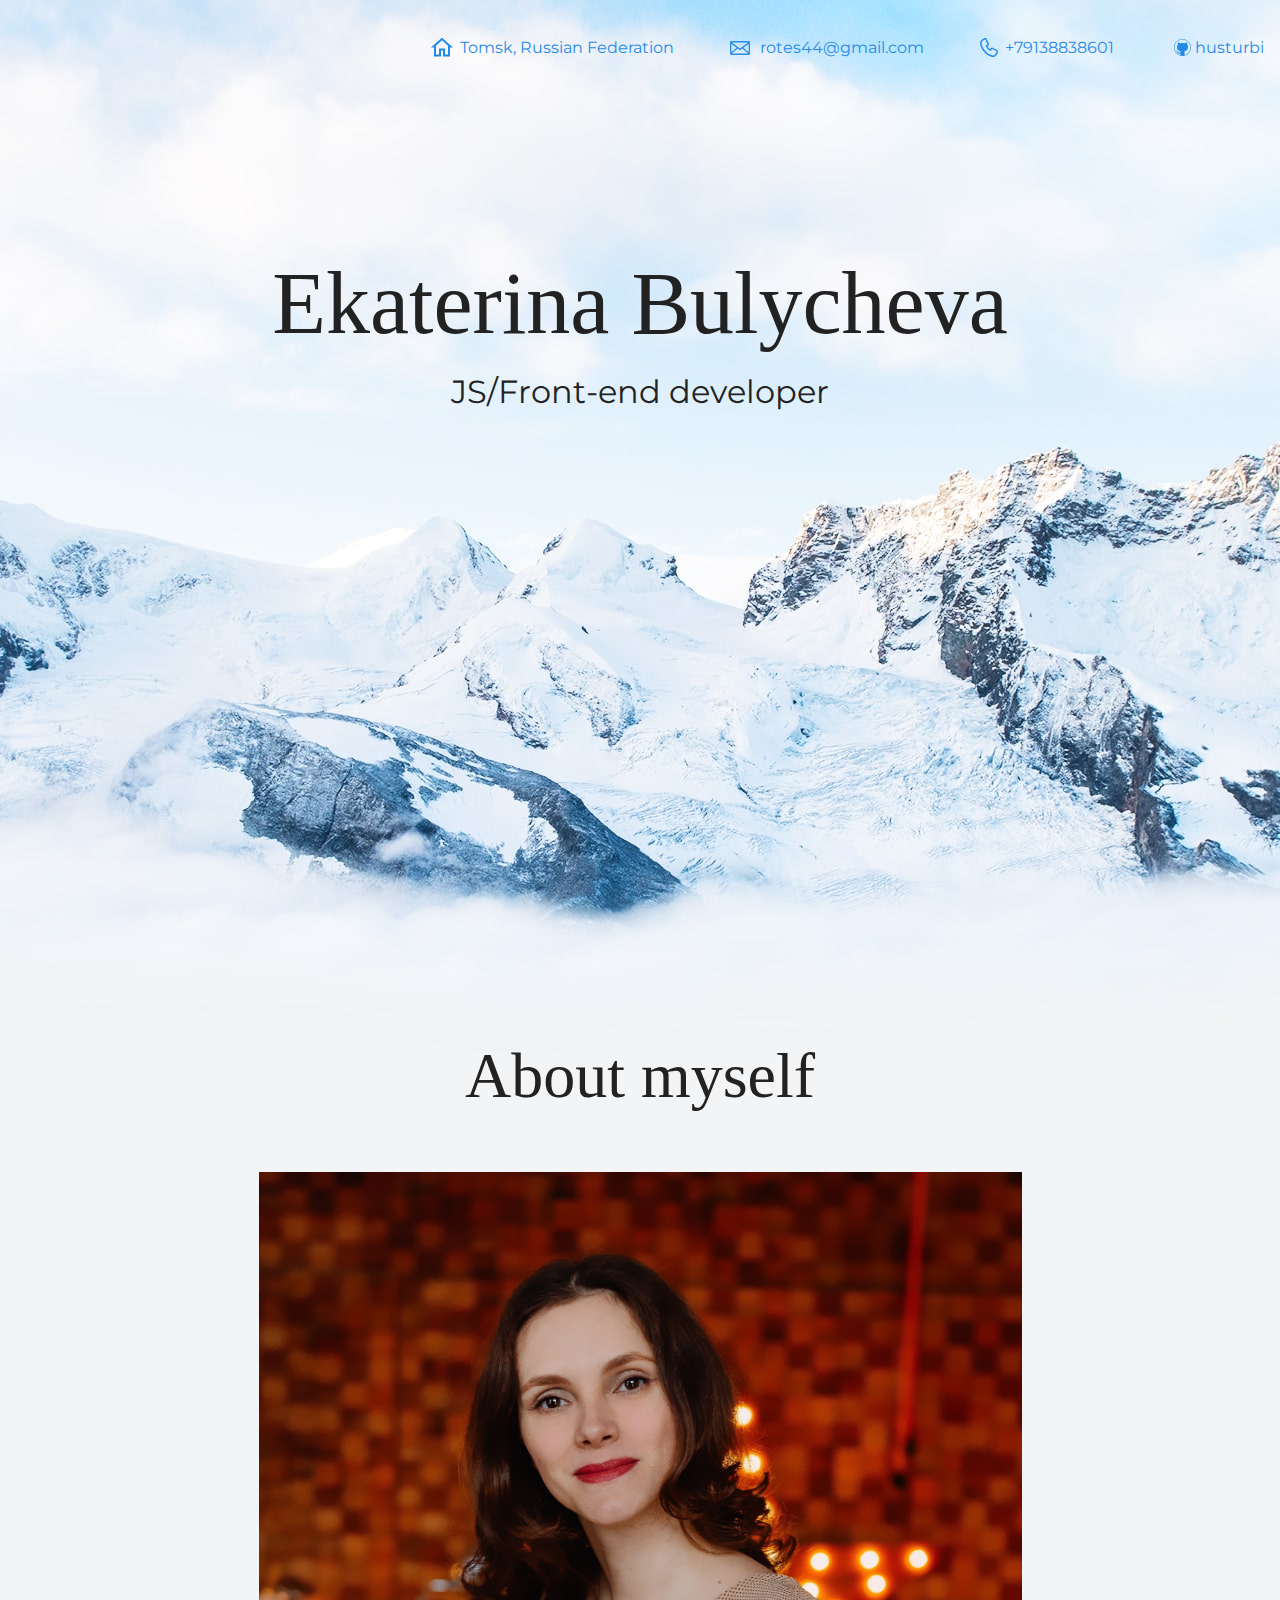
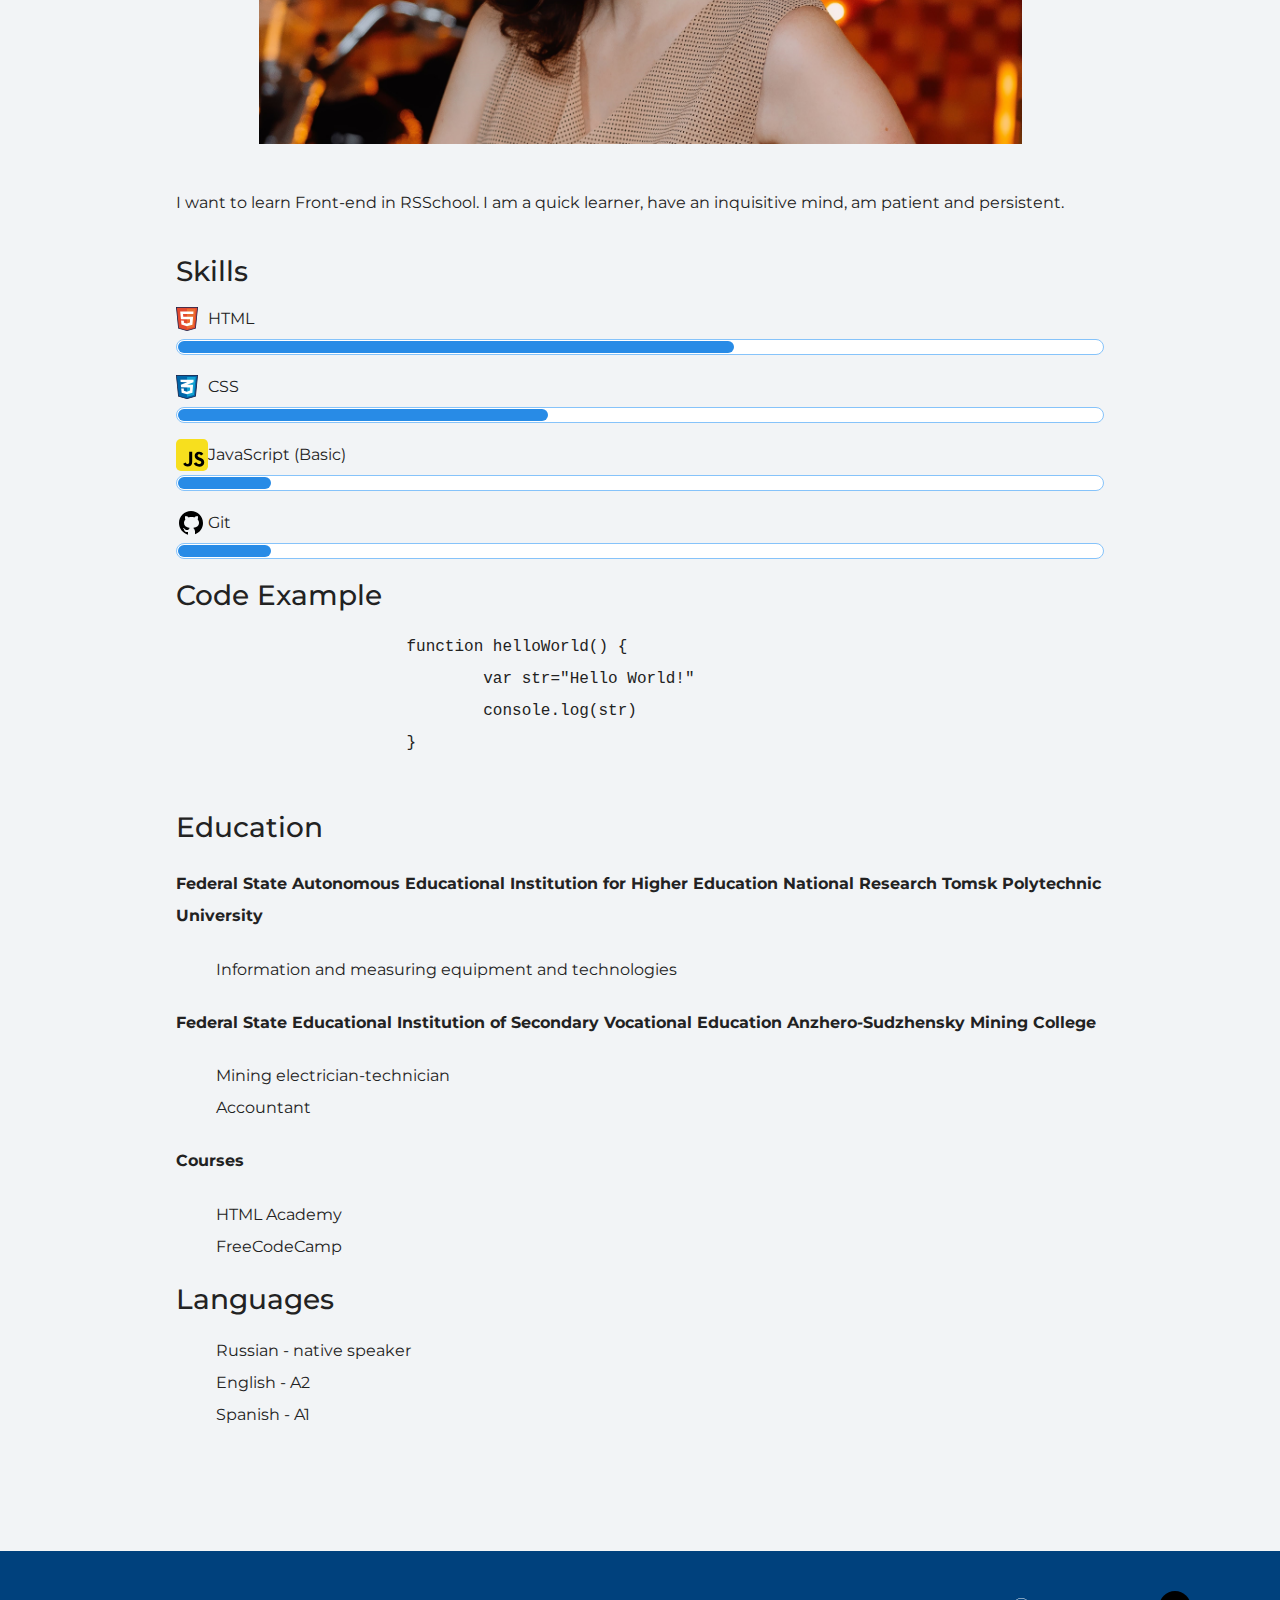
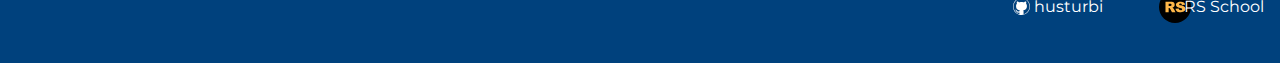
==== commit db39c35e: "fix: deleted Trailing whitespace" ====
--- a/index.html
+++ b/index.html
@@ -9,9 +9,6 @@
     </head>
 
     <body>
-        <nav class="">
-
-        </nav>
         <header class="page-header">
             <div class="container">
                 <ul class="contacts-list">
@@ -94,7 +91,7 @@
                         <li>Spanish - A1</li>
                     </ul>
                 </div>
-            </div>   
+            </div>
         </section>
 
         <footer class="page-footer">
--- a/style.css
+++ b/style.css
@@ -175,6 +175,18 @@
 .width-html {
     width: 60%;
 }
+
+.width-css {
+    width: 40%;
+}
+
+.width-js {
+    width: 10%;
+}
+
+.width-git {
+    width: 10%;
+}
     
 .page-footer {
     padding: 40px 0;
